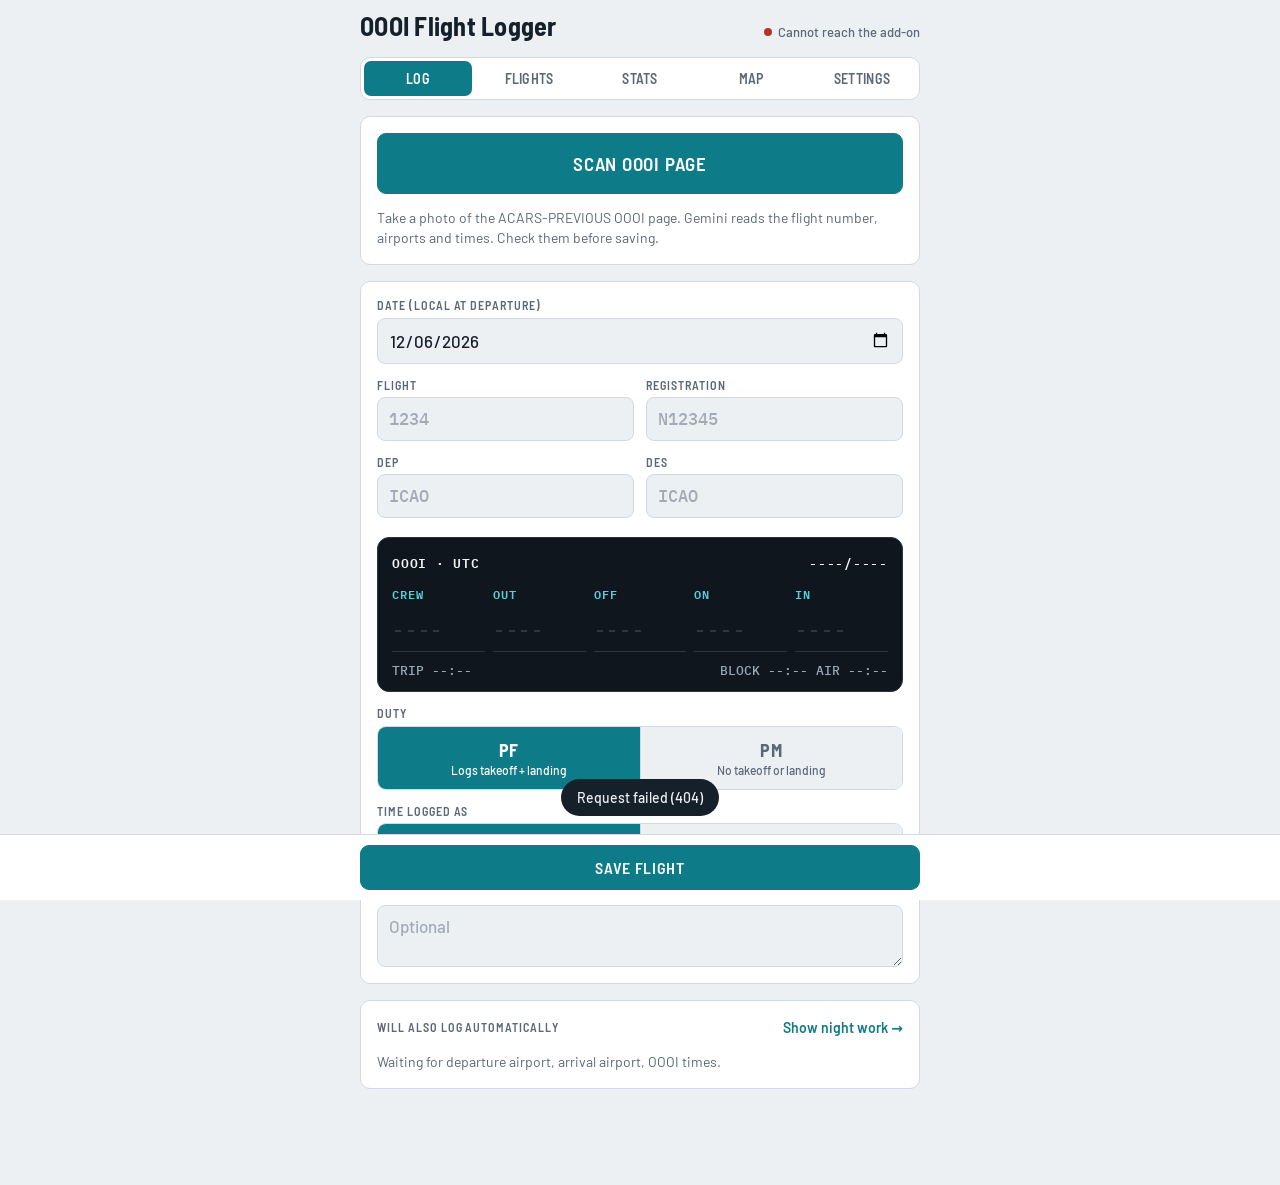
==== oooi_logger/rootfs/app/www/index.html @ 6798dedb "Keep history and state on the phone so Stats opens instantly (2.5.0) The last state and imported his" ====
<!doctype html>
<html lang="en">
<head>
<meta charset="utf-8">
<meta name="viewport" content="width=device-width, initial-scale=1, viewport-fit=cover">
<title>OOOI Flight Logger</title>
<meta name="theme-color" content="#0e1318">
<meta name="apple-mobile-web-app-capable" content="yes">
<meta name="mobile-web-app-capable" content="yes">
<meta name="apple-mobile-web-app-status-bar-style" content="black-translucent">
<meta name="apple-mobile-web-app-title" content="OOOI">
<link rel="manifest" href="manifest.webmanifest">
<link rel="apple-touch-icon" href="icons/icon-180.png">
<link rel="icon" type="image/png" sizes="192x192" href="icons/icon-192.png">
<link rel="preconnect" href="https://fonts.googleapis.com">
<link rel="stylesheet" media="print" onload="this.media='all'" href="https://fonts.googleapis.com/css2?family=Barlow+Semi+Condensed:wght@500;600;700&family=Barlow:wght@400;500;600&family=IBM+Plex+Mono:wght@500;600&display=swap">
<noscript><link rel="stylesheet" href="https://fonts.googleapis.com/css2?family=Barlow+Semi+Condensed:wght@500;600;700&family=Barlow:wght@400;500;600&family=IBM+Plex+Mono:wght@500;600&display=swap"></noscript>
<link rel="stylesheet" href="css/app.css">
</head>
<body>
<div class="wrap">
  <header class="top">
    <h1>OOOI Flight Logger</h1>
    <div class="sync" id="syncLine"><span class="dot" id="syncDot"></span><span id="syncText">Connecting…</span></div>
  </header>

  <nav class="tabs" role="tablist">
    <button role="tab" id="tab-log" aria-selected="true">Log</button>
    <button role="tab" id="tab-list" aria-selected="false">Flights</button>
    <button role="tab" id="tab-stats" aria-selected="false">Stats</button>
    <button role="tab" id="tab-map" aria-selected="false">Map</button>
    <button role="tab" id="tab-set" aria-selected="false">Settings</button>
  </nav>

  <!-- LOG -->
  <section id="view-log" style="display:grid;gap:16px">
    <div class="card" id="editBanner" hidden>
      <div class="row" style="justify-content:space-between">
        <span><b>Editing</b> <span id="editWhat" class="mono"></span></span>
        <button class="btn" id="cancelEdit" type="button">New flight</button>
      </div>
    </div>

    <div class="card">
      <div class="scan">
        <button class="btn primary block scanbtn" type="button" tabindex="-1">Scan OOOI page</button>
        <input type="file" id="photo" accept="image/*" aria-label="Take or choose a photo of the ACARS previous OOOI page">
      </div>
      <div class="scan-note" id="scanNote">Take a photo of the ACARS-PREVIOUS OOOI page. Gemini reads the flight number, airports and times. Check them before saving.</div>
      <img id="thumb" class="thumb" alt="Scanned OOOI page" hidden>
      <div class="msg" id="scanMsg" hidden></div>
    </div>

    <div class="card">
      <div class="field"><label for="date">Date (local at departure)</label><input type="date" id="date"></div>
      <div class="grid2">
        <div class="field"><label for="flightNumber">Flight</label><input id="flightNumber" class="mono" inputmode="numeric" autocomplete="off" placeholder="1234"></div>
        <div class="field"><label for="tail">Registration</label><input id="tail" class="mono up" autocomplete="off" autocapitalize="characters" placeholder="N12345"></div>
      </div>
      <div class="grid2">
        <div class="field"><label for="from">Dep</label><input id="from" class="mono up" maxlength="4" autocomplete="off" autocapitalize="characters" placeholder="ICAO"><span class="small" id="fromName"></span></div>
        <div class="field"><label for="to">Des</label><input id="to" class="mono up" maxlength="4" autocomplete="off" autocapitalize="characters" placeholder="ICAO"><span class="small" id="toName"></span></div>
      </div>

      <div class="cdu">
        <div class="cdu-head"><span>OOOI · UTC</span><span id="cduRoute">----/----</span></div>
        <div class="cdu-grid">
          <div class="field"><label for="crew">CREW</label><input id="crew" inputmode="numeric" maxlength="4" autocomplete="off" placeholder="----"></div>
          <div class="field"><label for="out">OUT</label><input id="out" inputmode="numeric" maxlength="4" autocomplete="off" placeholder="----"></div>
          <div class="field"><label for="off">OFF</label><input id="off" inputmode="numeric" maxlength="4" autocomplete="off" placeholder="----"></div>
          <div class="field"><label for="on">ON</label><input id="on" inputmode="numeric" maxlength="4" autocomplete="off" placeholder="----"></div>
          <div class="field"><label for="in">IN</label><input id="in" inputmode="numeric" maxlength="4" autocomplete="off" placeholder="----"></div>
        </div>
        <div class="cdu-foot"><span id="tripCheck">TRIP --:--</span><span id="blockLine">BLOCK --:--  AIR --:--</span></div>
      </div>

      <div class="field">
        <span class="label">Duty</span>
        <div class="seg" id="dutySeg">
          <button type="button" data-v="PF" aria-pressed="true">PF<small>Logs takeoff + landing</small></button>
          <button type="button" data-v="PM" aria-pressed="false">PM<small>No takeoff or landing</small></button>
        </div>
      </div>
      <div class="field">
        <span class="label">Time logged as</span>
        <div class="seg" id="seatSeg">
          <button type="button" data-v="PIC" aria-pressed="true">PIC</button>
          <button type="button" data-v="SIC" aria-pressed="false">SIC</button>
        </div>
      </div>
      <div class="field"><label for="comments">Comments</label><textarea id="comments" rows="2" placeholder="Optional"></textarea></div>
      <div id="customFields" class="customfields" hidden></div>
    </div>

    <div class="card" aria-live="polite">
      <div class="row" style="justify-content:space-between"><span class="label">Will also log automatically</span><button class="linkbtn" id="showWork" type="button">Show night work →</button></div>
      <div id="calcOut"></div>
    </div>
    <div class="confirm" id="delConfirm" hidden>
      <span>Delete this flight? It is removed here and from your Drive files.</span>
      <div class="row"><button class="btn danger" id="delYes" type="button">Delete flight</button><button class="btn" id="delNo" type="button">Keep it</button></div>
    </div>
  </section>

  <!-- LIST -->
  <section id="view-list" hidden style="display:grid;gap:12px">
    <div class="card">
      <div class="summary" id="summary"></div>
      <div class="row">
        <button class="btn primary" id="syncNow" type="button">Sync to Drive</button>
        <button class="btn" id="saveCsv" type="button">Save CSV</button>
      </div>
      <div class="row"><button class="btn" id="markImported" type="button">Mark pending as imported</button></div>
      <div class="confirm" id="impConfirm" hidden>
        <span id="impText">Mark these flights as imported?</span>
        <div class="row"><button class="btn primary" id="impYes" type="button">Mark imported</button><button class="btn" id="impNo" type="button">Cancel</button></div>
      </div>
      <p class="small" style="margin:0">Your Drive folder (and <b>/share/oooi_logger</b> on Home Assistant) keeps two files: <b>MyFlightbook Import – pending.csv</b> (only flights not yet imported) and <b>Flight Log – all flights.csv</b> (your full backup). Import the pending file, then mark those flights imported here.</p>
    </div>
    <div class="list" id="list"></div>
  </section>

  <!-- STATS -->
  <section id="view-stats" hidden style="display:grid;gap:12px">
    <div class="card empty" id="statsLoading" hidden>Loading your logbook…</div>
    <div class="card" id="statsEmpty">
      <div class="empty"><b>No flights yet</b><span>Log a flight, or import your MyFlightbook logbook to see your totals, currency and records.</span></div>
      <button class="btn primary" id="statsGoImport" type="button">Import MyFlightbook logbook</button>
    </div>
    <div id="statsBody" hidden style="display:grid;gap:12px">
      <div class="seg" id="statsSeg">
        <button type="button" data-v="overview" aria-pressed="true">Overview</button>
        <button type="button" data-v="search" aria-pressed="false">Search</button>
      </div>
      <div id="statsOverview" style="display:grid;gap:12px">
      <div class="card">
        <span class="label">Currency</span>
        <div id="curBox" style="display:grid;gap:10px"></div>
      </div>
      <div class="card">
        <div class="row" style="justify-content:space-between">
          <label for="statPeriod">Period</label>
          <select id="statPeriod" class="period"></select>
        </div>
        <p class="small" style="margin:0" id="statSource"></p>
        <div class="calc" id="statTiles"></div>
        <p class="small" style="margin:0" id="statSims" hidden></p>
        <div class="hint" id="statsImportHint" hidden><span class="small">Only flights logged here are counted.</span><button class="linkbtn" id="statsGoImport2" type="button">Import MyFlightbook history →</button></div>
      </div>
      <div class="card">
        <span class="label" id="barTitle">Hours by month</span>
        <div class="chartbox" id="barChart"></div>
        <p class="small tip" id="barTip" hidden></p>
        <details class="tableview"><summary class="linkbtn">Show as a table</summary><div class="tablewrap"><table id="barTable"></table></div></details>
      </div>
      <div class="card"><span class="label">Top routes</span><div id="topRoutes" class="toplist"></div></div>
      <div class="card"><span class="label">Top airports</span><div id="topAirports" class="toplist"></div></div>
      <div class="card"><span class="label">Aircraft types · hours</span><div id="topTypes" class="toplist"></div></div>
      <div class="card"><span class="label">Records</span><dl id="records" class="records"></dl></div>
      </div>
      <div id="statsSearch" hidden style="display:grid;gap:12px">
        <input class="search" id="fq" type="search" placeholder="Flight, airport, tail, type, month, night, &gt;4…" autocomplete="off" autocapitalize="characters" spellcheck="false" aria-label="Search flights">
        <div class="chips-row" id="fChips"></div>
        <details class="card fold" id="fMore">
          <summary><span id="fMoreLabel">More filters</span></summary>
          <div class="ffgrid" id="fGrid"></div>
        </details>
        <div class="find-sum" id="fSum" aria-live="polite"></div>
        <div id="fOut" style="display:grid;gap:12px"></div>
        <datalist id="dlAp"></datalist><datalist id="dlRt"></datalist><datalist id="dlTail"></datalist>
      </div>
    </div>
  </section>

  <!-- MAP -->
  <section id="view-map" hidden style="display:grid;gap:12px">
    <div class="card empty" id="mapLoading" hidden>Loading your logbook…</div>
    <div class="card" id="mapEmpty">
      <div class="empty"><b>Nothing on the map yet</b><span>Log a flight, or import your MyFlightbook logbook to see every airport and route you've flown.</span></div>
      <button class="btn primary" id="mapGoImport" type="button">Import MyFlightbook logbook</button>
    </div>
    <div id="mapBody" hidden style="display:grid;gap:12px">
      <div class="card">
        <div class="row" style="justify-content:space-between">
          <label for="mapPeriod">Period</label>
          <select id="mapPeriod" class="period"></select>
        </div>
        <p class="small" style="margin:0" id="mapSummary"></p>
        <div class="mapwrap">
          <div class="mapbox"><svg id="wMap" class="worldmap" role="img" aria-label="Map of airports and routes flown"></svg></div>
          <div class="mapctl"><button class="btn" id="mapIn" type="button" aria-label="Zoom in">+</button><button class="btn" id="mapOut" type="button" aria-label="Zoom out">−</button><button class="btn" id="mapFit" type="button">Fit</button></div>
        </div>
        <p class="small" style="margin:0" id="mapInfo" aria-live="polite"></p>
        <div class="hint" id="mapImportHint" hidden><span class="small">Only flights logged here are shown.</span><button class="linkbtn" id="mapGoImport2" type="button">Import MyFlightbook history →</button></div>
      </div>
    </div>
  </section>

  <!-- NIGHT (opened from the Log screen) -->
  <section id="view-night" hidden style="display:grid;gap:12px">
    <button class="linkbtn" id="nightBack" type="button" style="justify-self:start">← Back to Log</button>
    <div class="card" id="nightEmpty">
      <div class="empty"><b>No flight to show</b><span>Enter or scan a flight on the Log tab, or tap a saved flight in Flights. This tab shows how its night time, takeoff and landing were worked out.</span></div>
    </div>
    <div id="nightBody" hidden style="display:grid;gap:12px">
      <div class="card">
        <div class="row" style="justify-content:space-between;align-items:baseline">
          <span class="route mono" id="nRoute" style="font-size:20px;font-weight:600"></span>
          <span class="small" id="nDate"></span>
        </div>
        <div class="calc" id="nStats"></div>
        <p class="small" id="nSegs" style="margin:0"></p>
      </div>
      <div class="card">
        <span class="label">Sun elevation at the aircraft</span>
        <div class="chartbox"><svg id="nChart" role="img" aria-label="Sun elevation along the flight"></svg></div>
        <p class="small" style="margin:0">Night is logged for every minute the sun is below −6° (shaded), from OUT to IN. Before OFF the aircraft is at the departure airport, after ON at the arrival airport, and in between it moves along the great-circle route.</p>
      </div>
      <div class="card">
        <span class="label">Route</span>
        <div class="mapbox"><svg id="nMap" role="img" aria-label="Route map"></svg></div>
        <div class="chips"><span class="chip key-day">Day</span><span class="chip key-twi">Civil twilight</span><span class="chip key-night">Night</span></div>
      </div>
      <div class="card">
        <span class="label">Takeoff and landing · 14 CFR 61.57(b)</span>
        <div id="nOps" style="display:grid;gap:12px"></div>
        <p class="small" style="margin:0">A takeoff or landing counts as night between one hour after sunset and one hour before sunrise at that airport. Sunset and sunrise use the sun's upper edge at the horizon (−0.833°).</p>
      </div>
    </div>
  </section>

  <!-- SETTINGS -->
  <section id="view-set" hidden style="display:grid;gap:12px">
    <div class="card">
      <div class="field">
        <span class="label">Default seat time</span>
        <div class="seg" id="defSeatSeg">
          <button type="button" data-v="PIC" aria-pressed="true">PIC<small>Captain</small></button>
          <button type="button" data-v="SIC" aria-pressed="false">SIC<small>First officer</small></button>
        </div>
      </div>
      <div class="field">
        <span class="label">Show hours as</span>
        <div class="seg" id="timeFmtSeg">
          <button type="button" data-v="hm" aria-pressed="true">3:49<small>Hours:minutes</small></button>
          <button type="button" data-v="dec" aria-pressed="false">3.8<small>Decimal</small></button>
        </div>
      </div>
      <div class="grid2">
        <div class="field"><label for="anonTail">MFB tail number</label><input id="anonTail" class="mono" value="#002377"></div>
        <div class="field"><label for="model">Model</label><input id="model" class="mono" value="B737"></div>
      </div>
      <p class="small" style="margin:0">Every flight imports to one anonymous aircraft in MyFlightbook. To find its tail number: in MyFlightbook, add your type as an <b>Anonymous</b> aircraft, open it under <b>My Aircraft</b>, and copy the code under <b>Tail Number</b> (it starts with <code>#</code>). The real registration goes in the Aircraft Registration property.</p>
      <button class="btn primary" id="saveSettings" type="button">Save settings</button>
    </div>
    <details class="card" id="csvCard">
      <summary class="label">CSV columns</summary>
      <p class="small" style="margin:0">These are the columns MyFlightbook's import reads, under its own names. Untick one to leave it out. Changes apply to every CSV, including the ones already in /share and Drive.</p>
      <p class="small" style="margin:0"><b>Use</b> puts the column in the CSV. <b>Edit</b> adds a box for it on the Log screen, showing the automatic value in grey; type over it to change that flight's value. ✓ means it's already on the Log screen.</p>
      <div class="colhead"><span>Use</span><span>Column</span><span>Edit</span></div>
      <div id="csvCols" class="cols"></div>
      <span class="label">Your own columns</span>
      <p class="small" style="margin:0">Added to the end of the CSV, in the order listed here (use ↑ ↓ to reorder). Choose where each value comes from:</p>
      <ul class="small" style="margin:0;padding-left:18px">
        <li><b>Fill in on the Log screen</b>: a box appears under Comments for every flight.</li>
        <li><b>Same text on every flight</b>: for example <i>Flight Rules</i> = <code>IFR</code>.</li>
        <li><b>Copy a value</b>: for example <i>Multi-Pilot Time</i> copying Total Flight Time.</li>
      </ul>
      <div id="csvExtra" class="cols"></div>
      <button class="btn" id="addCol" type="button">+ Add column</button>
      <div class="row">
        <button class="btn primary" id="saveCols" type="button">Save columns</button>
        <button class="btn" id="resetCols" type="button">Reset to defaults</button>
      </div>
    </details>
    <div class="card">
      <span class="label">How it calculates</span>
      <p class="small" style="margin:0">Total time runs from CREW to IN, the same as the TRIP time on the ACARS page. Night time counts every minute from OUT to IN when the sun is more than 6° below the horizon (civil twilight) at the aircraft's position along the great-circle route. A takeoff or landing is night when it falls between one hour after sunset and one hour before sunrise at that airport (14 CFR 61.57(b)). Times are UTC; the date is the local date at departure.</p>
    </div>
    <div class="card">
      <span class="label">Google Drive</span>
      <p class="small" style="margin:0" id="driveInfo">Loading…</p>
      <div class="devcode" id="devCode" hidden>
        <span class="small">On any device, open</span>
        <a id="devUrl" href="https://www.google.com/device" target="_blank" rel="noopener">google.com/device</a>
        <span class="small">and enter this code:</span>
        <b id="devUser" class="mono"></b>
        <button class="btn" id="copyCode" type="button">Copy code</button>
        <span class="small" id="devWait">Waiting for you to approve…</span>
      </div>
      <div class="row">
        <button class="btn primary" id="connectGoogle" type="button">Connect Google</button>
        <button class="btn" id="syncDrive2" type="button" hidden>Sync now</button>
        <button class="btn" id="signOut" type="button" hidden>Disconnect</button>
        <button class="btn" id="cancelCode" type="button" hidden>Cancel</button>
      </div>
    </div>
    <div class="card">
      <span class="label">Logbook history</span>
      <p class="small" style="margin:0" id="histInfo"></p>
      <p class="small" style="margin:0">In MyFlightbook, open <b>Logbook → Download</b> and choose <b>CSV</b>, then import that file here. It's used only for Stats and Map; it is never added to your import CSVs. Importing again replaces it.</p>
      <p class="small warnline" id="histUnknown" hidden></p>
      <input type="file" id="histFile" accept=".csv,text/csv" hidden>
      <div class="row">
        <button class="btn primary" id="histPick" type="button">Import MyFlightbook logbook</button>
        <button class="btn" id="histRemove" type="button" hidden>Remove imported history</button>
      </div>
    </div>
    <div class="card">
      <span class="label">Airport database</span>
      <p class="small" style="margin:0" id="airportInfo"></p>
      <button class="btn" id="updateAirports" type="button">Update airport database</button>
    </div>
    <div class="card">
      <span class="label">Photo scanning (Gemini)</span>
      <p class="small" style="margin:0" id="scanInfo"></p>
    </div>
    <div class="card">
      <span class="label">About</span>
      <p class="small" style="margin:0" id="aboutLine"></p>
    </div>
  </section>
</div>

<div class="savebar" id="savebar">
  <div class="inner">
    <button class="btn danger" id="delBtn" type="button" hidden>Delete</button>
    <button class="btn primary" id="saveBtn" type="button">Save flight</button>
  </div>
</div>
<div class="toast" id="toast" hidden></div>
<script src="js/airports.js"></script>
<script>
// Coastline outlines (270 KB) are only needed by the Map and night screens: fetch them when first
// needed, or quietly in the background a few seconds after the app opens.
window.LAND_SRC = 'js/land.js';
window.loadLand = () => window._landP || (window._landP = new Promise((res, rej) => {
  const s = document.createElement('script'); s.src = window.LAND_SRC; s.async = true;
  s.onload = res; s.onerror = () => { window._landP = null; rej(new Error('map outline')); };
  document.head.appendChild(s);
}));
window.addEventListener('load', () => setTimeout(() => window.loadLand().catch(() => {}), 4000));
</script>
<script src="js/core.js"></script>
<script src="js/night.js"></script>
<script src="js/logbook.js"></script>
<script src="js/app-ha.js"></script>
</body>
</html>
---- oooi_logger/rootfs/app/www/css/app.css ----
/* Layout: one narrow column built for a phone in the flight deck; a dark CDU-style panel holds the OOOI times. */
:root {
  --bg: #edf0f3; --surface: #ffffff; --ink: #16202b; --muted: #5a6878; --line: #d2d9e1;
  --accent: #0e7c88; --accent-ink: #ffffff; --accent-soft: #dcf0f2;
  --cdu: #10161d; --cdu-ink: #f2f5f7; --cdu-label: #57d0dc; --cdu-line: #2a3542;
  --good: #1d7f48; --good-soft: #e0f2e8; --warn: #9a6512; --warn-soft: #f8edd9; --bad: #b3362a; --bad-soft: #f8e1de;
  --water: #dce6ee; --land: #f7f9fb; --coast: #b9c6d2; --day: #b5700f; --day-soft: #f8ecd6; --twi: #7a52c7; --twi-soft: #ece5f8; --night: #135f9e; --night-soft: #dde9f5;
  --f-display: "Barlow Semi Condensed", "Arial Narrow", system-ui, sans-serif;
  --f-body: "Barlow", system-ui, -apple-system, "Segoe UI", sans-serif;
  --f-mono: "IBM Plex Mono", ui-monospace, "SF Mono", Menlo, monospace;
  --r: 10px;
  --bar: #008a9c;
}
@media (prefers-color-scheme: dark) { :root:not([data-theme="light"]) {
  --bg: #0e1318; --surface: #161d25; --ink: #e5eaef; --muted: #93a1b0; --line: #29333e;
  --accent: #4cc7d3; --accent-ink: #062126; --accent-soft: #143238;
  --cdu: #07090c; --cdu-ink: #f2f5f7; --cdu-label: #57d0dc; --cdu-line: #26303b;
  --good: #59c487; --good-soft: #15301f; --warn: #e2ad55; --warn-soft: #33260f; --bad: #f08273; --bad-soft: #3a1a16;
  --water: #0b1824; --land: #1d2732; --coast: #34414f; --day: #e8a948; --day-soft: #33260f; --twi: #b393f2; --twi-soft: #2a2140; --night: #6cb4f0; --night-soft: #14273a; --bar: #2aa6b6;
  color-scheme: dark; } }
:root[data-theme="dark"] {
  --bg: #0e1318; --surface: #161d25; --ink: #e5eaef; --muted: #93a1b0; --line: #29333e;
  --accent: #4cc7d3; --accent-ink: #062126; --accent-soft: #143238;
  --cdu: #07090c; --cdu-ink: #f2f5f7; --cdu-label: #57d0dc; --cdu-line: #26303b;
  --good: #59c487; --good-soft: #15301f; --warn: #e2ad55; --warn-soft: #33260f; --bad: #f08273; --bad-soft: #3a1a16;
  --water: #0b1824; --land: #1d2732; --coast: #34414f; --day: #e8a948; --day-soft: #33260f; --twi: #b393f2; --twi-soft: #2a2140; --night: #6cb4f0; --night-soft: #14273a; --bar: #2aa6b6;
  color-scheme: dark; }

body { background: var(--bg); color: var(--ink); font: 16px/1.45 var(--f-body); }
.wrap { max-width: 560px; margin: 0 auto; padding-inline: 16px; padding-block: 12px 96px; display: grid; gap: 16px; }
header.top { display: flex; align-items: baseline; justify-content: space-between; gap: 12px; flex-wrap: wrap; }
h1 { font: 700 26px/1.1 var(--f-display); letter-spacing: .01em; margin: 0; text-wrap: balance; }
.sync { font: 500 13px/1.3 var(--f-body); color: var(--muted); display: flex; align-items: center; gap: 6px; }
.dot { width: 8px; height: 8px; border-radius: 50%; background: var(--muted); flex: none; }
.dot.ok { background: var(--good); } .dot.warn { background: var(--warn); } .dot.bad { background: var(--bad); }

nav.tabs { display: grid; grid-template-columns: repeat(5, minmax(0, 1fr)); background: var(--surface); border: 1px solid var(--line); border-radius: var(--r); padding: 3px; gap: 3px; }
nav.tabs button { font: 600 14px var(--f-display); letter-spacing: .02em; text-transform: uppercase; border: 0; border-radius: 7px; padding: 9px 2px; min-width: 0; overflow: hidden; text-overflow: ellipsis; white-space: nowrap; background: transparent; color: var(--muted); cursor: pointer; }
nav.tabs button[aria-selected="true"] { background: var(--accent); color: var(--accent-ink); }

.card { background: var(--surface); border: 1px solid var(--line); border-radius: var(--r); padding: 16px; display: grid; gap: 14px; min-width: 0; }
.label, label { font: 600 12px/1.2 var(--f-display); letter-spacing: .08em; text-transform: uppercase; color: var(--muted); }
.field { display: grid; gap: 5px; min-width: 0; }
input, select, textarea { font: 500 17px var(--f-body); color: var(--ink); background: var(--bg); border: 1px solid var(--line); border-radius: 8px; padding: 10px 11px; width: 100%; box-sizing: border-box; min-width: 0; }
input[type=date] { -webkit-appearance: none; appearance: none; display: block; max-width: 100%; min-height: 46px; text-align: left; }
input[type=date]::-webkit-date-and-time-value { text-align: left; }
input::placeholder, textarea::placeholder { color: var(--muted); opacity: .5; }
input:focus-visible, select:focus-visible, textarea:focus-visible, button:focus-visible { outline: 2px solid var(--accent); outline-offset: 2px; }
.mono { font-family: var(--f-mono); font-variant-numeric: tabular-nums; }
.up { text-transform: uppercase; }
.grid2 { display: grid; grid-template-columns: 1fr 1fr; gap: 12px; }
.grid3 { display: grid; grid-template-columns: 1.2fr 1fr 1fr; gap: 12px; }
@media (max-width: 380px) { .grid3 { grid-template-columns: 1fr 1fr; } .grid3 .field:first-child { grid-column: 1 / -1; } }

.btn { font: 600 16px var(--f-display); letter-spacing: .04em; text-transform: uppercase; border-radius: 9px; border: 1px solid var(--line); background: var(--surface); color: var(--ink); padding: 12px 14px; cursor: pointer; display: inline-flex; align-items: center; justify-content: center; gap: 8px; }
.btn.primary { background: var(--accent); color: var(--accent-ink); border-color: var(--accent); }
.btn.danger { color: var(--bad); }
.btn:disabled { opacity: .5; cursor: default; }
.btn.block { width: 100%; }
.row { display: flex; gap: 10px; flex-wrap: wrap; align-items: center; }
.row > .btn { flex: 1 1 140px; }

/* Scan */
.scan { position: relative; display: grid; gap: 10px; }
.scan input[type=file] { position: absolute; inset: 0; opacity: 0; width: 100%; height: 100%; cursor: pointer; }
.scanbtn { pointer-events: none; padding: 18px; font-size: 19px; }
.scan-note { font-size: 14px; color: var(--muted); }
.msg { font-size: 14px; border-radius: 8px; padding: 9px 11px; background: var(--bg); color: var(--ink); }
.msg.good { background: var(--good-soft); color: var(--good); }
.msg.warn { background: var(--warn-soft); color: var(--warn); }
.msg.bad { background: var(--bad-soft); color: var(--bad); }
.thumb { max-height: 120px; border-radius: 8px; justify-self: start; }

/* CDU panel */
.cdu { background: var(--cdu); border-radius: 12px; padding: 14px 14px 12px; border: 1px solid var(--cdu-line); display: grid; gap: 10px; }
.cdu-head { display: flex; justify-content: space-between; font: 600 13px var(--f-mono); color: var(--cdu-ink); letter-spacing: .06em; }
.cdu-grid { display: grid; grid-template-columns: repeat(5, minmax(0, 1fr)); gap: 8px; }
.cdu .field label { color: var(--cdu-label); font: 600 12px var(--f-mono); letter-spacing: .08em; }
.cdu input { background: transparent; border: 0; border-bottom: 1px solid var(--cdu-line); border-radius: 0; color: var(--cdu-ink); font: 600 20px var(--f-mono); padding: 4px 0 6px; text-align: left; letter-spacing: .04em; }
.cdu input::placeholder { color: #4b5866; }
.cdu input:focus-visible { outline: none; border-bottom-color: var(--cdu-label); }
.cdu-foot { font: 500 13px var(--f-mono); color: #9aa8b5; display: flex; justify-content: space-between; gap: 8px; flex-wrap: wrap; }
.cdu-foot .ok { color: #7fe0a6; } .cdu-foot .no { color: #ffb38a; }
@media (max-width: 400px) { .cdu-grid { grid-template-columns: repeat(3, minmax(0, 1fr)); } .cdu input { font-size: 19px; } }

/* Segmented toggles */
.seg { display: grid; grid-template-columns: 1fr 1fr; border: 1px solid var(--line); border-radius: 9px; overflow: hidden; }
.seg button { font: 700 18px var(--f-display); letter-spacing: .05em; border: 0; padding: 12px 6px; background: var(--bg); color: var(--muted); cursor: pointer; display: grid; gap: 2px; }
.seg button small { font: 500 12px var(--f-body); letter-spacing: 0; text-transform: none; }
.seg button[aria-pressed="true"] { background: var(--accent); color: var(--accent-ink); }
.seg button + button { border-left: 1px solid var(--line); }

.stepper { display: grid; grid-template-columns: 44px 1fr 44px; align-items: stretch; }
.stepper button { font: 600 20px var(--f-body); border: 1px solid var(--line); background: var(--bg); color: var(--ink); cursor: pointer; }
.stepper button:first-child { border-radius: 8px 0 0 8px; } .stepper button:last-child { border-radius: 0 8px 8px 0; }
.stepper input { border-radius: 0; border-inline: 0; text-align: center; }

/* Computed */
.calc { display: grid; grid-template-columns: repeat(3, minmax(0, 1fr)); gap: 12px 10px; }
.stat { display: grid; gap: 2px; min-width: 0; }
.stat b { font: 600 22px var(--f-mono); font-variant-numeric: tabular-nums; }
.stat span { font-size: 12px; color: var(--muted); }
.chips { display: flex; gap: 6px; flex-wrap: wrap; }
.chip { font: 600 12px var(--f-display); letter-spacing: .06em; text-transform: uppercase; padding: 4px 8px; border-radius: 999px; background: var(--bg); color: var(--muted); border: 1px solid var(--line); }
.chip.night { background: var(--cdu); color: var(--cdu-label); border-color: var(--cdu); }
.chip.day { background: var(--warn-soft); color: var(--warn); border-color: transparent; }
.chip.pf { background: var(--accent-soft); color: var(--accent); border-color: transparent; }
.chip.ok { background: var(--good-soft); color: var(--good); border-color: transparent; }
.chip.pend { background: var(--warn-soft); color: var(--warn); border-color: transparent; }
.missing { color: var(--muted); font-size: 14px; }

.savebar { position: fixed; left: 0; right: 0; bottom: 0; padding: 10px 16px calc(10px + env(safe-area-inset-bottom, 0px)); background: var(--surface); border-top: 1px solid var(--line); display: flex; justify-content: center; z-index: 5; }
.savebar .inner { max-width: 560px; width: 100%; display: flex; gap: 10px; }
.savebar .btn { flex: 1; }

/* List */
.summary { display: grid; grid-template-columns: repeat(3, minmax(0, 1fr)); gap: 10px; }
.month { font: 700 15px var(--f-display); letter-spacing: .08em; text-transform: uppercase; color: var(--muted); margin: 6px 2px -6px; }
.flight { display: grid; grid-template-columns: 1fr auto; gap: 4px 12px; padding: 12px 14px; background: var(--surface); border: 1px solid var(--line); border-radius: var(--r); cursor: pointer; text-align: left; width: 100%; color: var(--ink); font: inherit; }
.flight .route { font: 600 18px var(--f-mono); letter-spacing: .02em; }
.flight .meta { font-size: 13px; color: var(--muted); }
.flight .time { font: 600 18px var(--f-mono); text-align: right; font-variant-numeric: tabular-nums; }
.flight .chips { grid-column: 1 / -1; }
.list { display: grid; gap: 8px; }
.empty { text-align: center; color: var(--muted); padding: 28px 12px; display: grid; gap: 6px; }
.empty b { color: var(--ink); font: 600 18px var(--f-display); }
.confirm { border: 1px solid var(--bad); background: var(--bad-soft); border-radius: 9px; padding: 12px; display: grid; gap: 10px; color: var(--ink); }
.small { font-size: 13px; color: var(--muted); }
.toast { position: fixed; left: 50%; transform: translateX(-50%); bottom: calc(84px + env(safe-area-inset-bottom, 0px)); background: var(--ink); color: var(--bg); padding: 10px 16px; border-radius: 999px; font: 500 14px var(--f-body); z-index: 9; max-width: calc(100% - 32px); }
a { color: var(--accent); }
.linkbtn { font: 600 14px var(--f-body); color: var(--accent); background: none; border: 0; padding: 2px 0; cursor: pointer; }
.chartbox, .mapbox { overflow: hidden; border-radius: 8px; }
.chartbox svg, .mapbox svg { display: block; width: 100%; height: auto; }
.mapbox { background: var(--water); border: 1px solid var(--line); }
.chip.key-day { background: var(--day-soft); color: var(--day); border-color: transparent; }
.chip.key-twi { background: var(--twi-soft); color: var(--twi); border-color: transparent; }
.chip.key-night { background: var(--night-soft); color: var(--night); border-color: transparent; }
.op { display: grid; gap: 4px; padding: 12px; border: 1px solid var(--line); border-radius: 9px; }
.op-head { display: flex; justify-content: space-between; gap: 8px; flex-wrap: wrap; align-items: center; }
.op-head b { font: 600 17px var(--f-display); letter-spacing: .03em; }
.op dl { display: grid; grid-template-columns: auto 1fr; gap: 3px 12px; margin: 0; font-size: 14px; }
.op dt { color: var(--muted); } .op dd { margin: 0; font-family: var(--f-mono); font-variant-numeric: tabular-nums; }
@media (prefers-reduced-motion: no-preference) { .btn, .seg button, nav.tabs button { transition: background .15s, color .15s; } }

:root { padding-top: env(safe-area-inset-top, 0px); }
html { -webkit-text-size-adjust: 100%; }
body { margin: 0; }
[hidden] { display: none !important; }
img { max-width: 100%; }
.chip.unsynced { background: var(--bad-soft); color: var(--bad); border-color: transparent; }
.devcode { display: grid; gap: 6px; justify-items: start; padding: 14px; border-radius: 10px; background: var(--cdu); color: var(--cdu-ink); }
.devcode .small { color: #9aa8b5; }
.devcode a { color: var(--cdu-label); font: 600 17px var(--f-mono); }
.devcode b { font: 600 30px var(--f-mono); letter-spacing: .12em; color: var(--cdu-ink); }

/* CSV column editor */
details.card > summary { cursor: pointer; list-style: none; display: flex; justify-content: space-between; align-items: center; }
details.card > summary::-webkit-details-marker { display: none; }
details.card > summary::after { content: '▸'; font-size: 14px; transition: transform .15s; }
details.card[open] > summary::after { transform: rotate(90deg); }
details.card:not([open]) { gap: 0; }
.cols { display: grid; gap: 6px; }
.colrow, .colhead { display: grid; grid-template-columns: 40px 1fr 40px; gap: 8px; align-items: center; }
.colrow input[type=checkbox] { width: 22px; height: 22px; margin: 0; accent-color: var(--accent); }
.colrow input[type=text] { font-size: 15px; padding: 8px 10px; }
.colrow.off input[type=text] { opacity: .45; text-decoration: line-through; }
.extrarow { display: grid; grid-template-columns: 1fr; gap: 6px; padding: 10px; border: 1px solid var(--line); border-radius: 9px; }
.extrarow input, .extrarow select { font-size: 15px; padding: 8px 10px; }
.extrarow .x-text[hidden] { display: none; }
.x-tools { display: grid; grid-template-columns: 44px 44px 1fr; gap: 6px; }
.x-tools .btn { padding: 8px 10px; font-size: 15px; }
.customfields { display: grid; grid-template-columns: 1fr 1fr; gap: 14px 12px; }
.customfields[hidden] { display: none; }
.colhead { font: 600 11px/1.4 var(--f-display); letter-spacing: .06em; text-transform: uppercase; color: var(--muted); padding-bottom: 2px; }
.colhead span:first-child, .colhead span:last-child { text-align: center; }
.colrow input[type=checkbox] { justify-self: center; }
.colrow .onscreen { text-align: center; color: var(--muted); }
.colrow input.showcb { justify-self: center; }
.colrow.off input.showcb { opacity: .35; }
.x-show { display: flex; align-items: center; gap: 8px; text-transform: none; letter-spacing: 0; font: 500 14px var(--f-body); color: var(--ink); }
.x-show[hidden] { display: none; }
.x-show input { width: 20px; height: 20px; margin: 0; accent-color: var(--accent); }
#customFields input.edited { border-color: var(--accent); }
.colrow .colname { font: 500 15px var(--f-body); color: var(--ink); padding: 8px 0; min-width: 0; overflow-wrap: anywhere; }
.colrow.off .colname { opacity: .45; text-decoration: line-through; }

/* Stats and Map */
select.period { width: auto; font-size: 15px; padding: 8px 10px; }
.hint { display: flex; flex-wrap: wrap; gap: 4px 10px; align-items: center; }
.cur { display: grid; gap: 4px; padding: 10px 12px; border: 1px solid var(--line); border-radius: 9px; }
.cur-head { display: flex; justify-content: space-between; align-items: center; gap: 8px; flex-wrap: wrap; }
.cur-head b { font: 600 17px var(--f-display); letter-spacing: .03em; }
#barChart svg { display: block; width: 100%; height: auto; touch-action: pan-y; }
.tip { margin: 0; color: var(--ink); font-family: var(--f-mono); font-size: 13px; }
.tableview summary { list-style: none; cursor: pointer; }
.tableview summary::-webkit-details-marker { display: none; }
.tablewrap { overflow-x: auto; margin-top: 8px; }
.tablewrap table { width: 100%; border-collapse: collapse; font-size: 13px; font-variant-numeric: tabular-nums; }
.tablewrap th, .tablewrap td { padding: 6px 8px; text-align: right; border-bottom: 1px solid var(--line); white-space: nowrap; }
.tablewrap th:first-child, .tablewrap td:first-child { text-align: left; }
.tablewrap th { color: var(--muted); font: 600 12px var(--f-display); letter-spacing: .06em; text-transform: uppercase; }
.toplist { display: grid; gap: 8px; }
.toprow { display: grid; grid-template-columns: minmax(0, 7.5em) 1fr auto; gap: 10px; align-items: center; font-size: 14px; }
.toprow .mono { font-family: var(--f-mono); overflow: hidden; text-overflow: ellipsis; white-space: nowrap; }
.toprow .num { color: var(--muted); font-variant-numeric: tabular-nums; white-space: nowrap; }
.meter { height: 8px; background: var(--bg); border-radius: 4px; overflow: hidden; }
.meter i { display: block; height: 100%; background: var(--bar); border-radius: 0 4px 4px 0; }
.records { display: grid; grid-template-columns: auto 1fr; gap: 6px 12px; margin: 0; font-size: 14px; }
.records dt { color: var(--muted); }
.records dd { margin: 0; text-align: right; font-variant-numeric: tabular-nums; }
.mapwrap { position: relative; }
svg.worldmap { aspect-ratio: 4 / 3; touch-action: none; cursor: grab; }
.mapctl { position: absolute; right: 8px; top: 8px; display: grid; gap: 6px; }
.mapctl .btn { padding: 6px 0; width: 40px; font-size: 18px; background: var(--surface); }
.mapctl #mapFit { font-size: 12px; }
.warnline { color: var(--warn); }

/* Stats → Search (same layout as Flight Tracker's History search) */
input.search { font-size: 17px; padding: 12px 14px; border-radius: 10px; background: var(--surface); }
.chips-row { display: flex; gap: 6px; flex-wrap: wrap; }
.ychip { font: 600 14px var(--f-display); letter-spacing: .04em; padding: 7px 12px; border-radius: 999px; border: 1px solid var(--line); background: var(--surface); color: var(--muted); cursor: pointer; }
.ychip.on { background: var(--accent); color: var(--accent-ink); border-color: var(--accent); }
details.fold { padding: 0; gap: 0; }
details.fold > summary { list-style: none; cursor: pointer; padding: 14px 16px; font: 600 14px var(--f-display); letter-spacing: .06em; text-transform: uppercase; color: var(--muted); display: flex; justify-content: space-between; }
details.fold > summary::-webkit-details-marker { display: none; }
details.fold > summary::after { content: "▾"; transition: transform .15s; }
details.fold[open] > summary::after { transform: rotate(180deg); }
.ffgrid { display: grid; grid-template-columns: 1fr 1fr; gap: 10px 12px; padding: 0 16px 16px; }
.ffgrid .ff { display: grid; gap: 4px; min-width: 0; }
.ffgrid .ff > span { font: 600 12px var(--f-display); letter-spacing: .08em; text-transform: uppercase; color: var(--muted); }
.ffgrid input, .ffgrid select { font-size: 15px; padding: 8px 9px; }
.ffgrid .wide { grid-column: 1 / -1; }
.find-sum { font-size: 14px; color: var(--muted); padding: 0 2px; }
.find-sum b { color: var(--ink); font: 600 18px var(--f-mono); }
.flight { box-sizing: border-box; }
.flight.hist { cursor: default; }
.toprow.link, .stat.link { cursor: pointer; border-radius: 6px; }
.toprow.link:hover, .stat.link:hover { background: var(--bg); }
.toprow .dir { grid-column: 1 / -1; font-size: 12px; color: var(--muted); margin-top: -4px; }
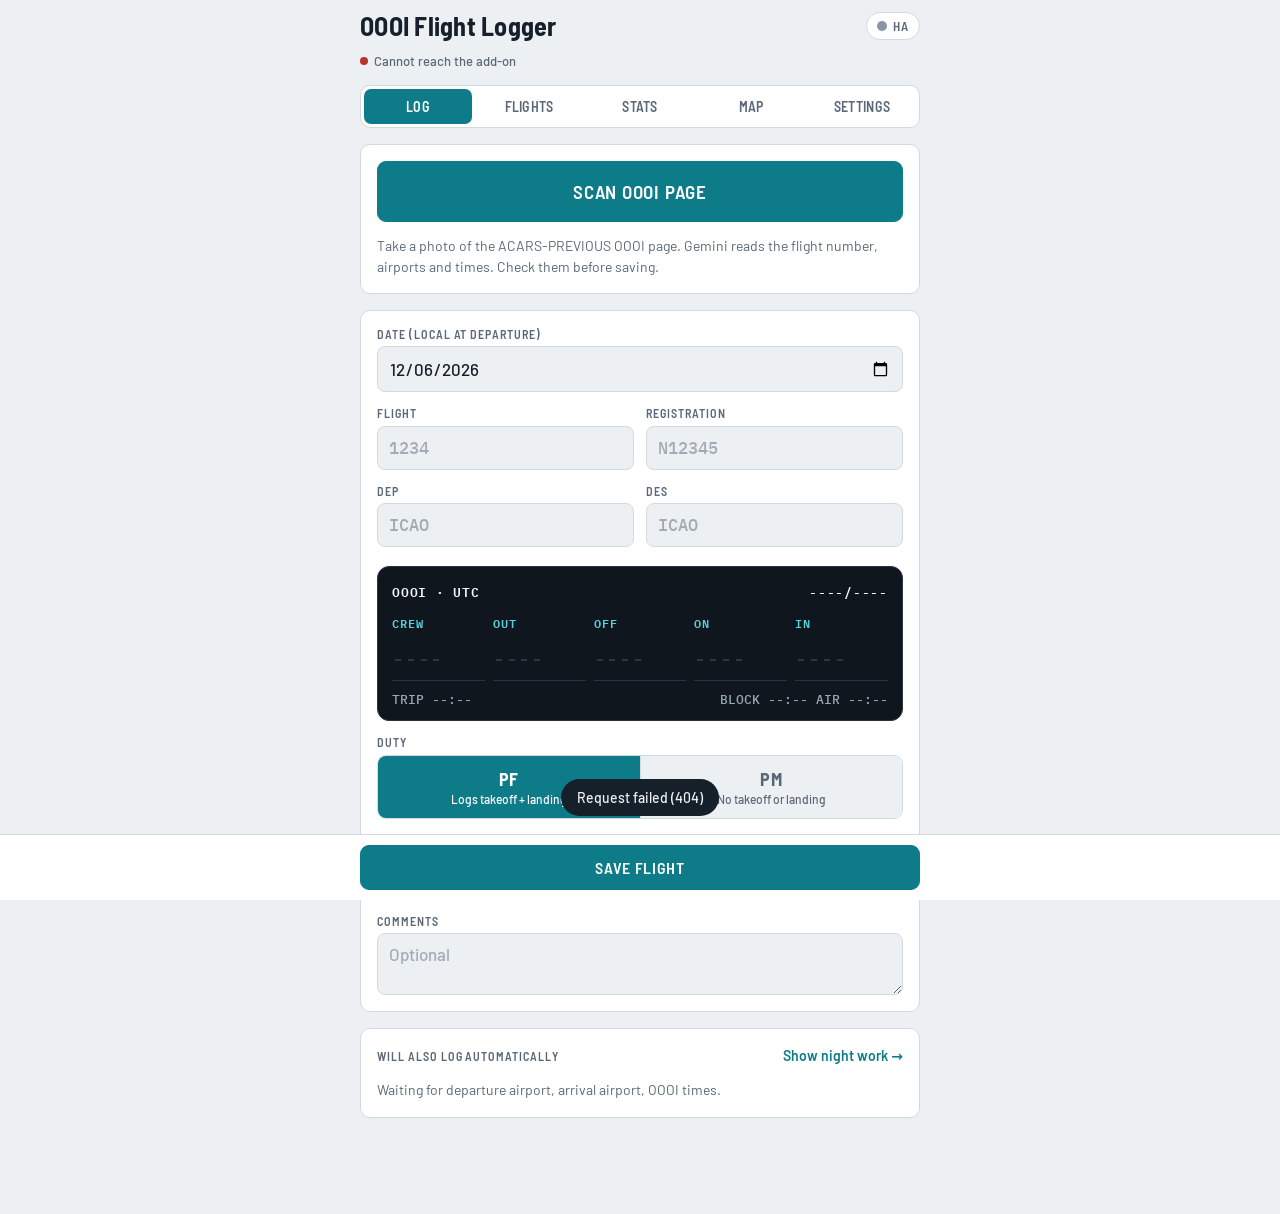
==== commit 4e707d4d: "2.6.0: HA connection badge, Gemini small/full photo scan method, scan timer Co-Authored-By: Claude O" ====
--- a/oooi_logger/rootfs/app/www/index.html
+++ b/oooi_logger/rootfs/app/www/index.html
@@ -20,7 +20,10 @@
 <body>
 <div class="wrap">
   <header class="top">
-    <h1>OOOI Flight Logger</h1>
+    <div class="titlerow">
+      <h1>OOOI Flight Logger</h1>
+      <button class="habadge" id="haBadge" type="button" aria-label="Checking the connection to Home Assistant"><span class="dot"></span>HA</button>
+    </div>
     <div class="sync" id="syncLine"><span class="dot" id="syncDot"></span><span id="syncText">Connecting…</span></div>
   </header>
 
@@ -49,6 +52,7 @@
       <div class="scan-note" id="scanNote">Take a photo of the ACARS-PREVIOUS OOOI page. Gemini reads the flight number, airports and times. Check them before saving.</div>
       <img id="thumb" class="thumb" alt="Scanned OOOI page" hidden>
       <div class="msg" id="scanMsg" hidden></div>
+      <div class="scantime mono" id="scanTime" hidden></div>
     </div>
 
     <div class="card">
@@ -313,6 +317,14 @@
     </div>
     <div class="card">
       <span class="label">Photo scanning (Gemini)</span>
+      <div class="field">
+        <label for="scanMethod">Scan method</label>
+        <select id="scanMethod">
+          <option value="small">Gemini · small photo</option>
+          <option value="full">Gemini · full photo</option>
+        </select>
+      </div>
+      <p class="small" style="margin:0" id="scanMethodInfo"></p>
       <p class="small" style="margin:0" id="scanInfo"></p>
     </div>
     <div class="card">
--- a/oooi_logger/rootfs/app/www/css/app.css
+++ b/oooi_logger/rootfs/app/www/css/app.css
@@ -237,3 +237,12 @@
 .toprow.link, .stat.link { cursor: pointer; border-radius: 6px; }
 .toprow.link:hover, .stat.link:hover { background: var(--bg); }
 .toprow .dir { grid-column: 1 / -1; font-size: 12px; color: var(--muted); margin-top: -4px; }
+
+/* Header: connection badge (green = this page is talking to the add-on) */
+header.top { display: grid; gap: 12px; justify-content: stretch; align-items: start; }
+.titlerow { display: flex; align-items: center; justify-content: space-between; gap: 10px; }
+.habadge { font: 600 13px var(--f-display); letter-spacing: .06em; display: inline-flex; align-items: center; gap: 6px; padding: 5px 10px; border-radius: 999px; border: 1px solid var(--line); background: var(--surface); color: var(--muted); cursor: pointer; flex: none; }
+.habadge .dot { width: 10px; height: 10px; background: var(--muted); opacity: .7; }
+.habadge.on { color: var(--ink); }
+.habadge.on .dot { background: var(--good); opacity: 1; }
+.scantime { font-size: 12px; color: var(--muted); }
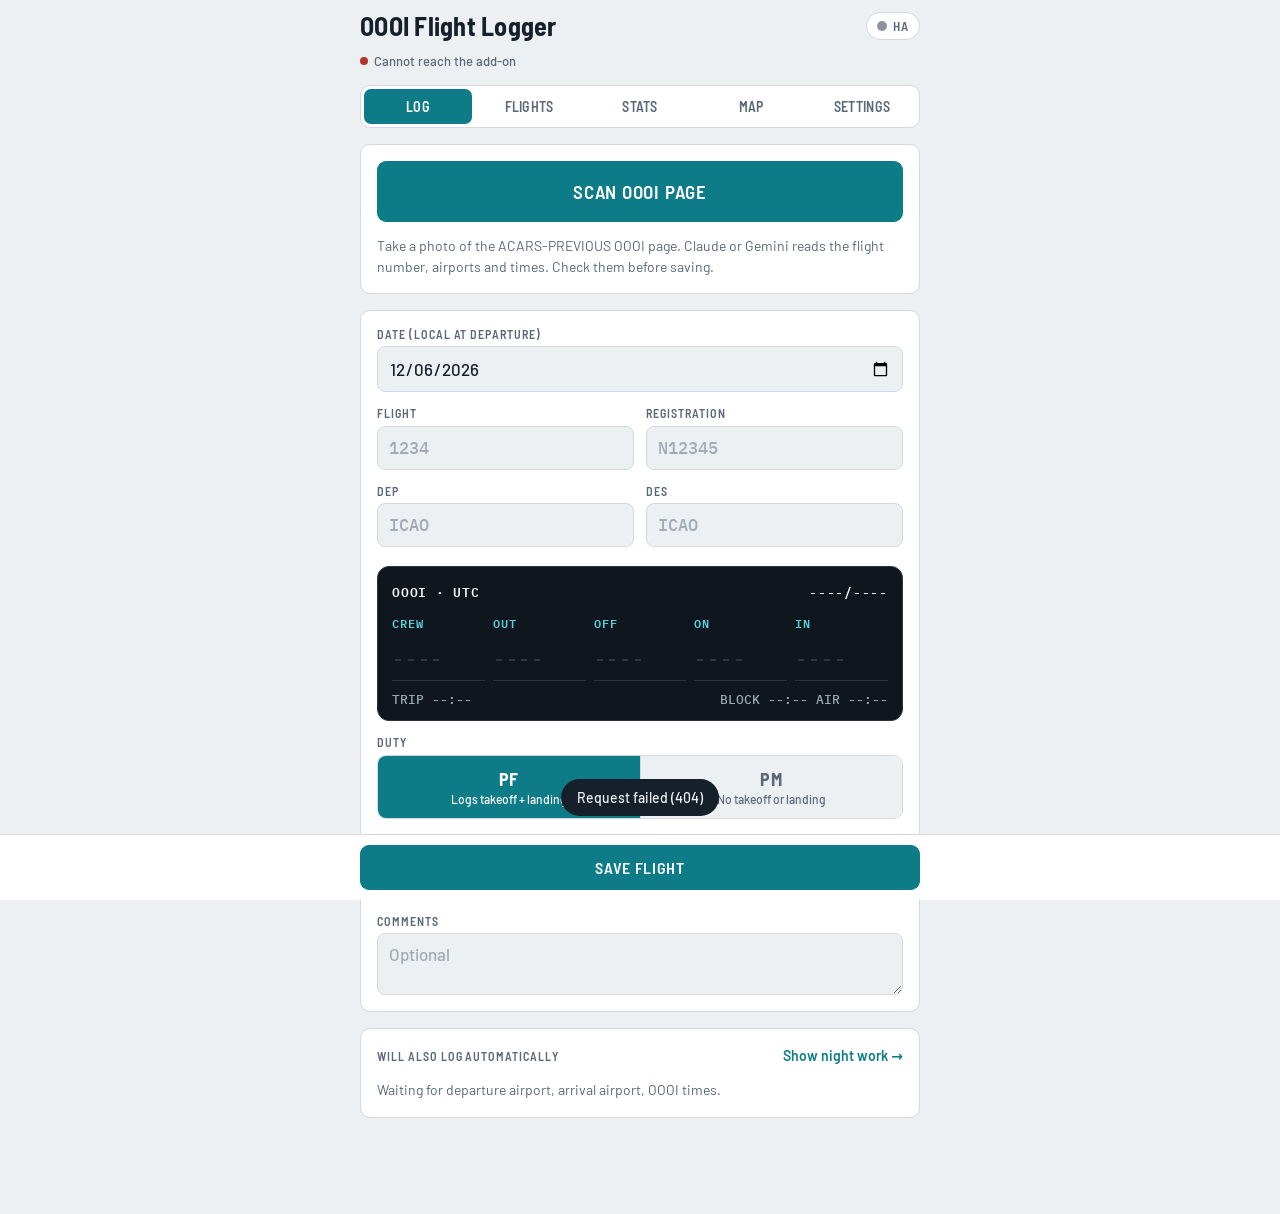
==== commit 58323613: "2.7.1: don't send temperature to Claude (rejected by Haiku 5.5) Co-Authored-By: Claude Opus 5.5 <nor" ====
--- a/oooi_logger/rootfs/app/www/index.html
+++ b/oooi_logger/rootfs/app/www/index.html
@@ -49,7 +49,7 @@
         <button class="btn primary block scanbtn" type="button" tabindex="-1">Scan OOOI page</button>
         <input type="file" id="photo" accept="image/*" aria-label="Take or choose a photo of the ACARS previous OOOI page">
       </div>
-      <div class="scan-note" id="scanNote">Take a photo of the ACARS-PREVIOUS OOOI page. Gemini reads the flight number, airports and times. Check them before saving.</div>
+      <div class="scan-note" id="scanNote">Take a photo of the ACARS-PREVIOUS OOOI page. Claude or Gemini reads the flight number, airports and times. Check them before saving.</div>
       <img id="thumb" class="thumb" alt="Scanned OOOI page" hidden>
       <div class="msg" id="scanMsg" hidden></div>
       <div class="scantime mono" id="scanTime" hidden></div>
@@ -316,12 +316,13 @@
       <button class="btn" id="updateAirports" type="button">Update airport database</button>
     </div>
     <div class="card">
-      <span class="label">Photo scanning (Gemini)</span>
-      <div class="field">
-        <label for="scanMethod">Scan method</label>
+      <span class="label">Photo scanning</span>
+      <div class="field">
+        <label for="scanMethod">Photo size</label>
         <select id="scanMethod">
-          <option value="small">Gemini · small photo</option>
-          <option value="full">Gemini · full photo</option>
+          <option value="tiny">Tiny photo</option>
+          <option value="small">Small photo</option>
+          <option value="full">Full photo</option>
         </select>
       </div>
       <p class="small" style="margin:0" id="scanMethodInfo"></p>
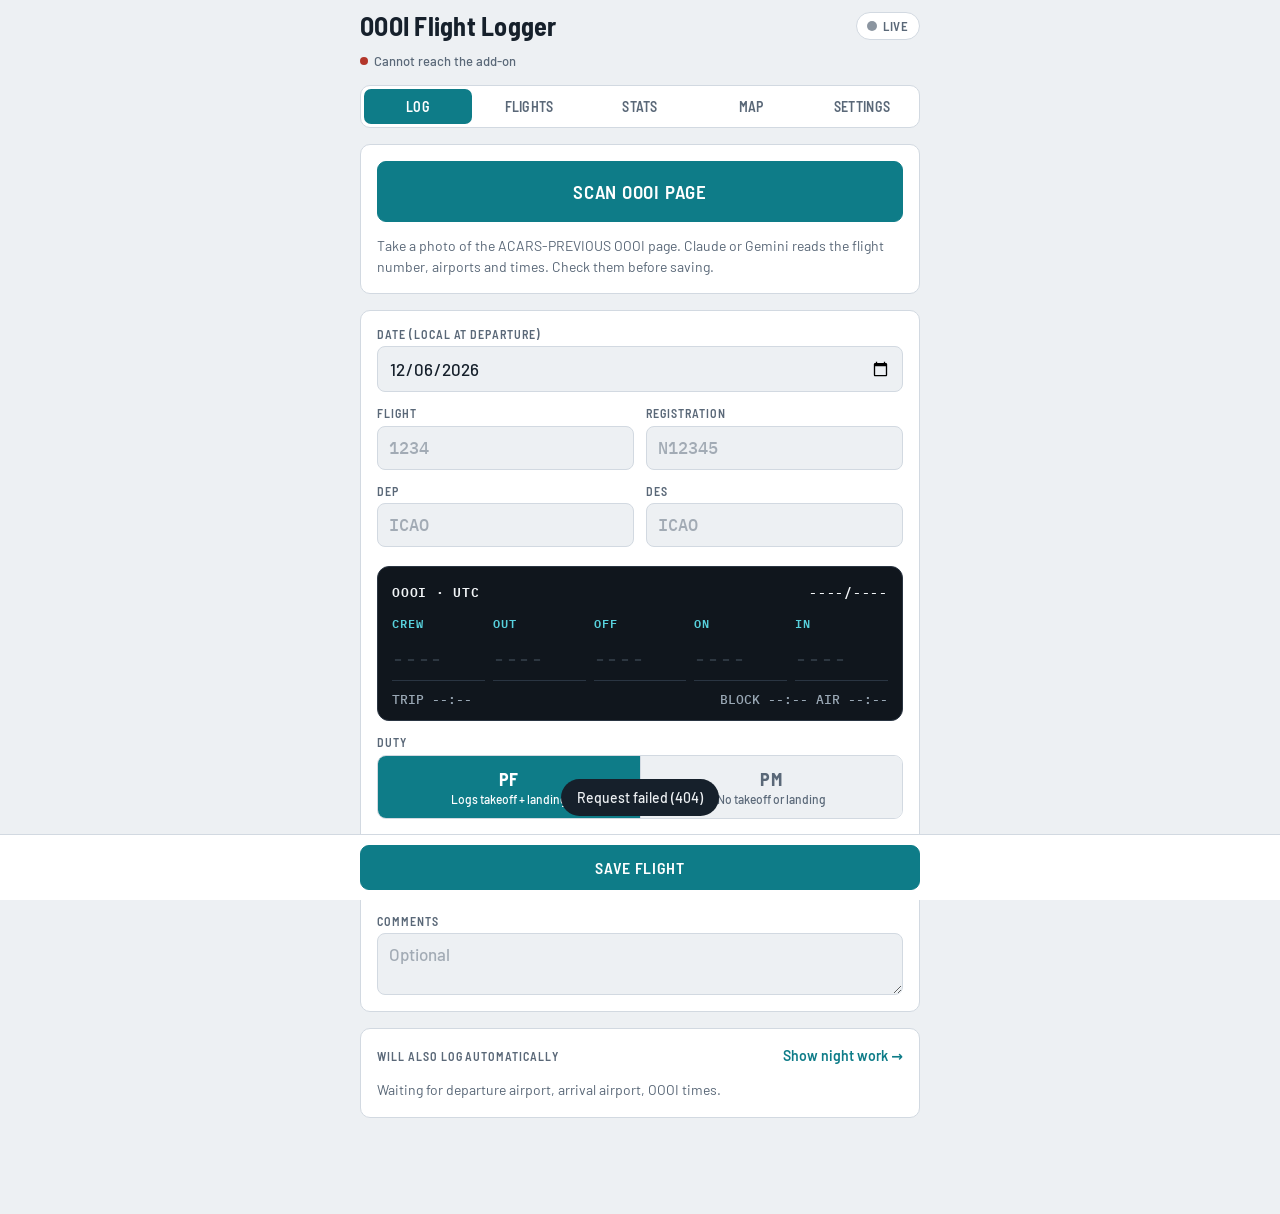
==== commit c6ff782f: "2.9.0: Live updates over server-sent events; Live badge like the Flight Tracker add-on Co-Authored-B" ====
--- a/oooi_logger/rootfs/app/www/index.html
+++ b/oooi_logger/rootfs/app/www/index.html
@@ -22,7 +22,7 @@
   <header class="top">
     <div class="titlerow">
       <h1>OOOI Flight Logger</h1>
-      <button class="habadge" id="haBadge" type="button" aria-label="Checking the connection to Home Assistant"><span class="dot"></span>HA</button>
+      <button class="habadge" id="haBadge" type="button" aria-label="Connecting to Home Assistant" title="Connecting…"><span class="dot"></span>Live</button>
     </div>
     <div class="sync" id="syncLine"><span class="dot" id="syncDot"></span><span id="syncText">Connecting…</span></div>
   </header>
--- a/oooi_logger/rootfs/app/www/css/app.css
+++ b/oooi_logger/rootfs/app/www/css/app.css
@@ -241,8 +241,11 @@
 /* Header: connection badge (green = this page is talking to the add-on) */
 header.top { display: grid; gap: 12px; justify-content: stretch; align-items: start; }
 .titlerow { display: flex; align-items: center; justify-content: space-between; gap: 10px; }
-.habadge { font: 600 13px var(--f-display); letter-spacing: .06em; display: inline-flex; align-items: center; gap: 6px; padding: 5px 10px; border-radius: 999px; border: 1px solid var(--line); background: var(--surface); color: var(--muted); cursor: pointer; flex: none; }
+.habadge { font: 600 13px var(--f-display); letter-spacing: .06em; text-transform: uppercase; display: inline-flex; align-items: center; gap: 6px; padding: 5px 10px; border-radius: 999px; border: 1px solid var(--line); background: var(--surface); color: var(--muted); cursor: pointer; flex: none; }
 .habadge .dot { width: 10px; height: 10px; background: var(--muted); opacity: .7; }
 .habadge.on { color: var(--ink); }
+.habadge.on { border-color: color-mix(in srgb, var(--good) 40%, transparent); color: var(--good); }
 .habadge.on .dot { background: var(--good); opacity: 1; }
+.habadge.flash .dot { animation: livepulse .9s ease-out; }
+@keyframes livepulse { 0% { box-shadow: 0 0 0 0 color-mix(in srgb, var(--good) 70%, transparent); } 100% { box-shadow: 0 0 0 9px transparent; } }
 .scantime { font-size: 12px; color: var(--muted); }
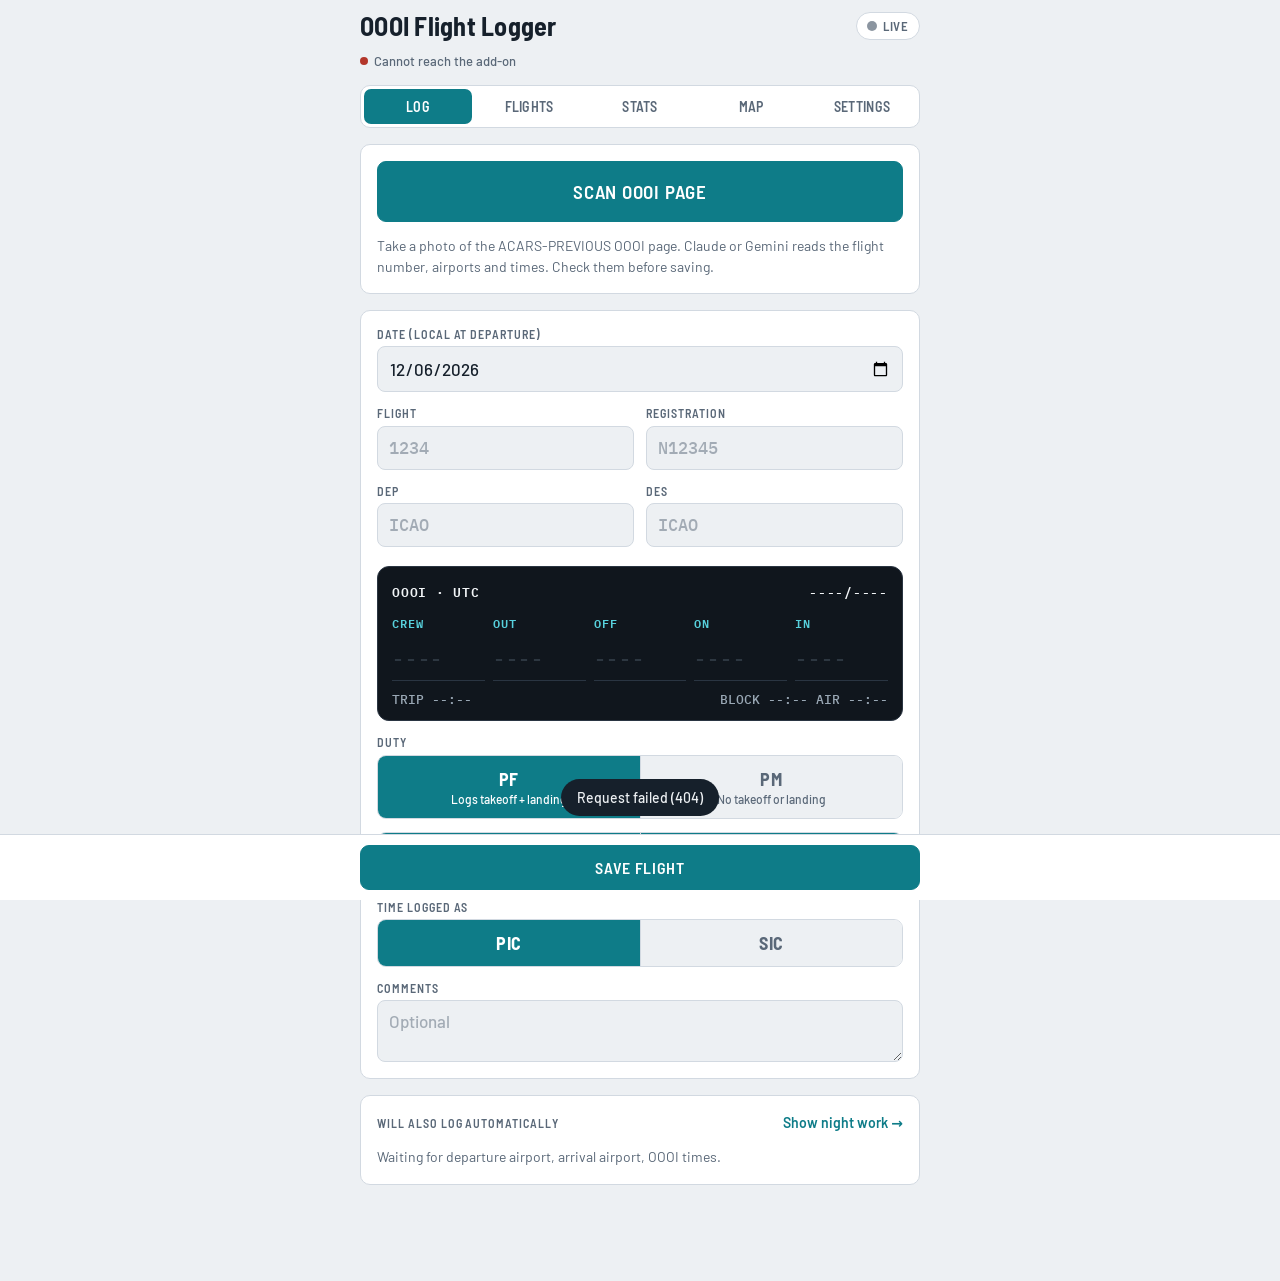
==== commit 3b74ce3c: "2.10.0: PF takeoff and landing toggles (log only the parts you flew) Co-Authored-By: Claude Opus 5.5" ====
--- a/oooi_logger/rootfs/app/www/index.html
+++ b/oooi_logger/rootfs/app/www/index.html
@@ -84,6 +84,10 @@
           <button type="button" data-v="PF" aria-pressed="true">PF<small>Logs takeoff + landing</small></button>
           <button type="button" data-v="PM" aria-pressed="false">PM<small>No takeoff or landing</small></button>
         </div>
+        <div class="seg ops" id="opsSeg" aria-label="Which you flew as PF">
+          <button type="button" data-v="to" aria-pressed="true">Takeoff<small id="opsToAt">You fly it</small></button>
+          <button type="button" data-v="ldg" aria-pressed="true">Landing<small id="opsLdgAt">You fly it</small></button>
+        </div>
       </div>
       <div class="field">
         <span class="label">Time logged as</span>
--- a/oooi_logger/rootfs/app/www/css/app.css
+++ b/oooi_logger/rootfs/app/www/css/app.css
@@ -249,3 +249,7 @@
 .habadge.flash .dot { animation: livepulse .9s ease-out; }
 @keyframes livepulse { 0% { box-shadow: 0 0 0 0 color-mix(in srgb, var(--good) 70%, transparent); } 100% { box-shadow: 0 0 0 9px transparent; } }
 .scantime { font-size: 12px; color: var(--muted); }
+
+/* PF split: takeoff and landing toggles under PF / PM (both on for PF; tap one off when the other pilot flew it) */
+.seg.ops { margin-top: 8px; }
+.seg.ops button { font-size: 15px; padding: 9px 6px; }
